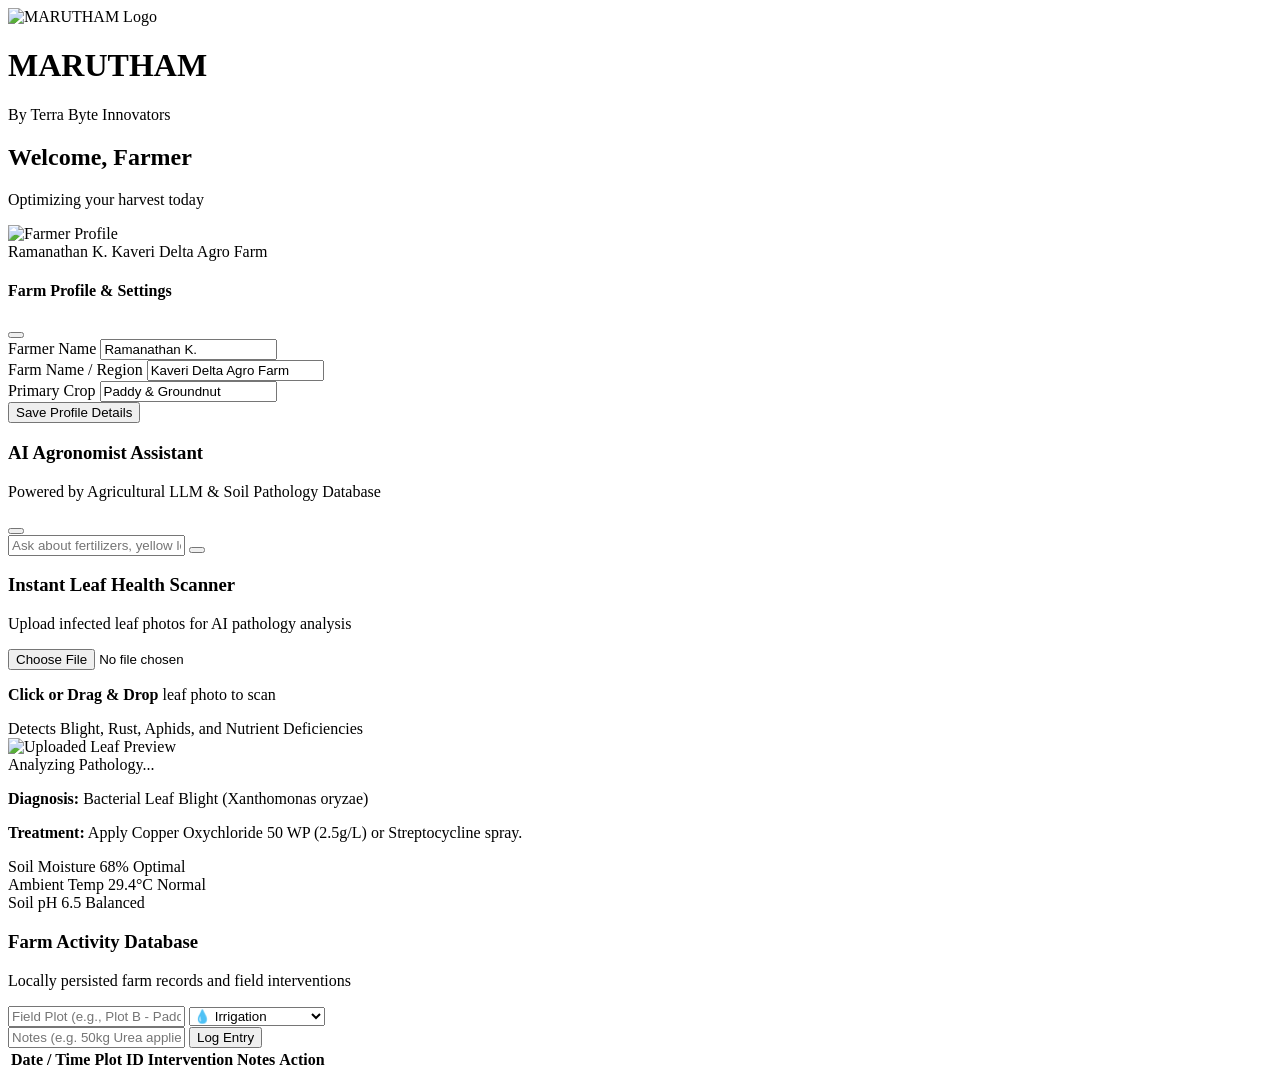
==== index.html @ e307c155 "Update index.html" ====
<!DOCTYPE html>
<html lang="en">
<head>
  <meta charset="UTF-8">
  <meta name="viewport" content="width=device-width, initial-scale=1.0">
  <title>MARUTHAM - Smart Agri-Tech Platform</title>
  <!-- Google Fonts & Phosphor Icons -->
  <link rel="preconnect" href="https://fonts.googleapis.com">
  <link rel="preconnect" href="https://fonts.gstatic.com" crossorigin>
  <link href="https://fonts.googleapis.com/css2?family=Plus+Jakarta+Sans:wght@400;500;600;700;800&family=Cinzel:wght@700&display=swap" rel="stylesheet">
  <script src="https://unpkg.com/@phosphor-icons/web"></script>
  <!-- Custom CSS -->
  <link rel="stylesheet" href="style.css">
</head>
<body>

  <!-- Top Navigation Bar -->
  <header class="top-nav">
    <div class="nav-left">
      <!-- Provided Logo -->
      <img src="marutham-logo.jpg" alt="MARUTHAM Logo" class="brand-logo">
      <div class="brand-text">
        <h1 class="brand-title">MARUTHAM</h1>
        <p class="brand-sub">By Terra Byte Innovators</p>
      </div>
    </div>

    <!-- Greetings Section (Center) -->
    <div class="nav-greeting" id="greetings-container">
      <div class="greeting-icon-box">
        <i class="ph ph-sun-dim" id="greeting-icon"></i>
      </div>
      <div>
        <h2 class="greeting-heading" id="greeting-text">Welcome, Farmer</h2>
        <p class="greeting-subtext" id="greeting-sub">Optimizing your harvest today</p>
      </div>
    </div>

    <!-- Farmer Profile Card (Top Right Corner) -->
    <div class="nav-right">
      <div class="profile-card" id="profile-toggle-btn">
        <img src="https://images.unsplash.com/photo-1544717305-2782549b5136?auto=format&fit=crop&w=150&q=80" alt="Farmer Profile" class="profile-avatar" id="avatar-display">
        <div class="profile-info">
          <span class="profile-name" id="nav-user-name">Ramanathan K.</span>
          <span class="profile-role">Kaveri Delta Agro Farm</span>
        </div>
        <i class="ph ph-caret-down profile-arrow"></i>
      </div>
      
      <!-- Profile Dropdown Modal -->
      <div class="profile-dropdown hidden" id="profile-modal">
        <div class="dropdown-header">
          <h4>Farm Profile & Settings</h4>
          <button id="close-profile-modal" class="btn-icon"><i class="ph ph-x"></i></button>
        </div>
        <div class="form-group">
          <label for="farmer-name-input">Farmer Name</label>
          <input type="text" id="farmer-name-input" value="Ramanathan K.">
        </div>
        <div class="form-group">
          <label for="farm-name-input">Farm Name / Region</label>
          <input type="text" id="farm-name-input" value="Kaveri Delta Agro Farm">
        </div>
        <div class="form-group">
          <label for="primary-crop-input">Primary Crop</label>
          <input type="text" id="primary-crop-input" value="Paddy & Groundnut">
        </div>
        <button class="btn btn-primary btn-block" id="save-profile-btn">
          <i class="ph ph-floppy-disk"></i> Save Profile Details
        </button>
      </div>
    </div>
  </header>

  <!-- Main Container -->
  <main class="main-layout">
    
    <!-- Left Column: AI Agronomist & Scanner -->
    <section class="panel-column">
      
      <!-- AI Agronomist Chat Widget -->
      <div class="card card-chat">
        <div class="card-header">
          <div class="title-with-icon">
            <div class="icon-badge badge-green"><i class="ph ph-sparkle"></i></div>
            <div>
              <h3>AI Agronomist Assistant</h3>
              <p class="card-caption">Powered by Agricultural LLM & Soil Pathology Database</p>
            </div>
          </div>
          <button class="btn-clear" id="clear-chat-btn" title="Clear chat history">
            <i class="ph ph-trash"></i>
          </button>
        </div>

        <div class="chat-messages" id="chat-stream">
          <!-- Dynamic conversation logs populate here -->
        </div>

        <!-- Chat Input Form -->
        <form class="chat-form" id="chat-form">
          <input type="text" id="chat-input" placeholder="Ask about fertilizers, yellow leaves, pests, market rates..." autocomplete="off">
          <button type="submit" class="btn btn-send" id="send-btn">
            <i class="ph ph-paper-plane-right"></i>
          </button>
        </form>
      </div>

      <!-- Crop Disease & Leaf Health Scanner -->
      <div class="card card-scanner">
        <div class="card-header">
          <div class="title-with-icon">
            <div class="icon-badge badge-amber"><i class="ph ph-scan"></i></div>
            <div>
              <h3>Instant Leaf Health Scanner</h3>
              <p class="card-caption">Upload infected leaf photos for AI pathology analysis</p>
            </div>
          </div>
        </div>

        <div class="scanner-dropzone" id="drop-zone">
          <input type="file" id="leaf-image-input" accept="image/*" class="file-input-hidden">
          <div class="dropzone-content" id="dropzone-content">
            <i class="ph ph-cloud-arrow-up drop-icon"></i>
            <p><strong>Click or Drag & Drop</strong> leaf photo to scan</p>
            <span class="drop-hint">Detects Blight, Rust, Aphids, and Nutrient Deficiencies</span>
          </div>
          <img id="image-preview" class="image-preview hidden" alt="Uploaded Leaf Preview">
        </div>

        <div id="scan-results" class="scan-results hidden">
          <div class="result-badge" id="result-status">Analyzing Pathology...</div>
          <div class="result-body">
            <p id="result-disease"><strong>Diagnosis:</strong> Bacterial Leaf Blight (Xanthomonas oryzae)</p>
            <p id="result-solution"><strong>Treatment:</strong> Apply Copper Oxychloride 50 WP (2.5g/L) or Streptocycline spray.</p>
          </div>
        </div>
      </div>

    </section>

    <!-- Right Column: Farm Telemetry & Database Records -->
    <section class="panel-column">
      
      <!-- Telemetry Quick Stats -->
      <div class="stats-grid">
        <div class="stat-card">
          <span class="stat-title"><i class="ph ph-drop"></i> Soil Moisture</span>
          <span class="stat-value">68%</span>
          <span class="stat-tag tag-good">Optimal</span>
        </div>
        <div class="stat-card">
          <span class="stat-title"><i class="ph ph-thermometer"></i> Ambient Temp</span>
          <span class="stat-value">29.4°C</span>
          <span class="stat-tag tag-neutral">Normal</span>
        </div>
        <div class="stat-card">
          <span class="stat-title"><i class="ph ph-flask"></i> Soil pH</span>
          <span class="stat-value">6.5</span>
          <span class="stat-tag tag-good">Balanced</span>
        </div>
      </div>

      <!-- Farm Activity & Database Logs -->
      <div class="card card-database">
        <div class="card-header">
          <div class="title-with-icon">
            <div class="icon-badge badge-blue"><i class="ph ph-database"></i></div>
            <div>
              <h3>Farm Activity Database</h3>
              <p class="card-caption">Locally persisted farm records and field interventions</p>
            </div>
          </div>
        </div>

        <!-- Add Activity Form -->
        <form class="activity-form" id="activity-form">
          <div class="form-row">
            <input type="text" id="activity-plot" placeholder="Field Plot (e.g., Plot B - Paddy)" required>
            <select id="activity-type">
              <option value="Irrigation">💧 Irrigation</option>
              <option value="Fertilizer">🌱 Fertilizer / NPK</option>
              <option value="Pesticide">🛡️ Crop Protection</option>
              <option value="Harvest">🌾 Harvest Task</option>
            </select>
          </div>
          <div class="form-row">
            <input type="text" id="activity-notes" placeholder="Notes (e.g. 50kg Urea applied, drip run for 3 hours)" required>
            <button type="submit" class="btn btn-secondary">
              <i class="ph ph-plus-circle"></i> Log Entry
            </button>
          </div>
        </form>

        <!-- Records Table -->
        <div class="table-container">
          <table class="data-table">
            <thead>
              <tr>
                <th>Date / Time</th>
                <th>Plot ID</th>
                <th>Intervention</th>
                <th>Notes</th>
                <th>Action</th>
              </tr>
            </thead>
            <tbody id="records-tbody">
              <!-- Rendered via JavaScript -->
            </tbody>
          </table>
        </div>
      </div>

    </section>

  </main>

  <!-- Custom JavaScript -->
  <script src="script.js"></script>
</body>
  </html>
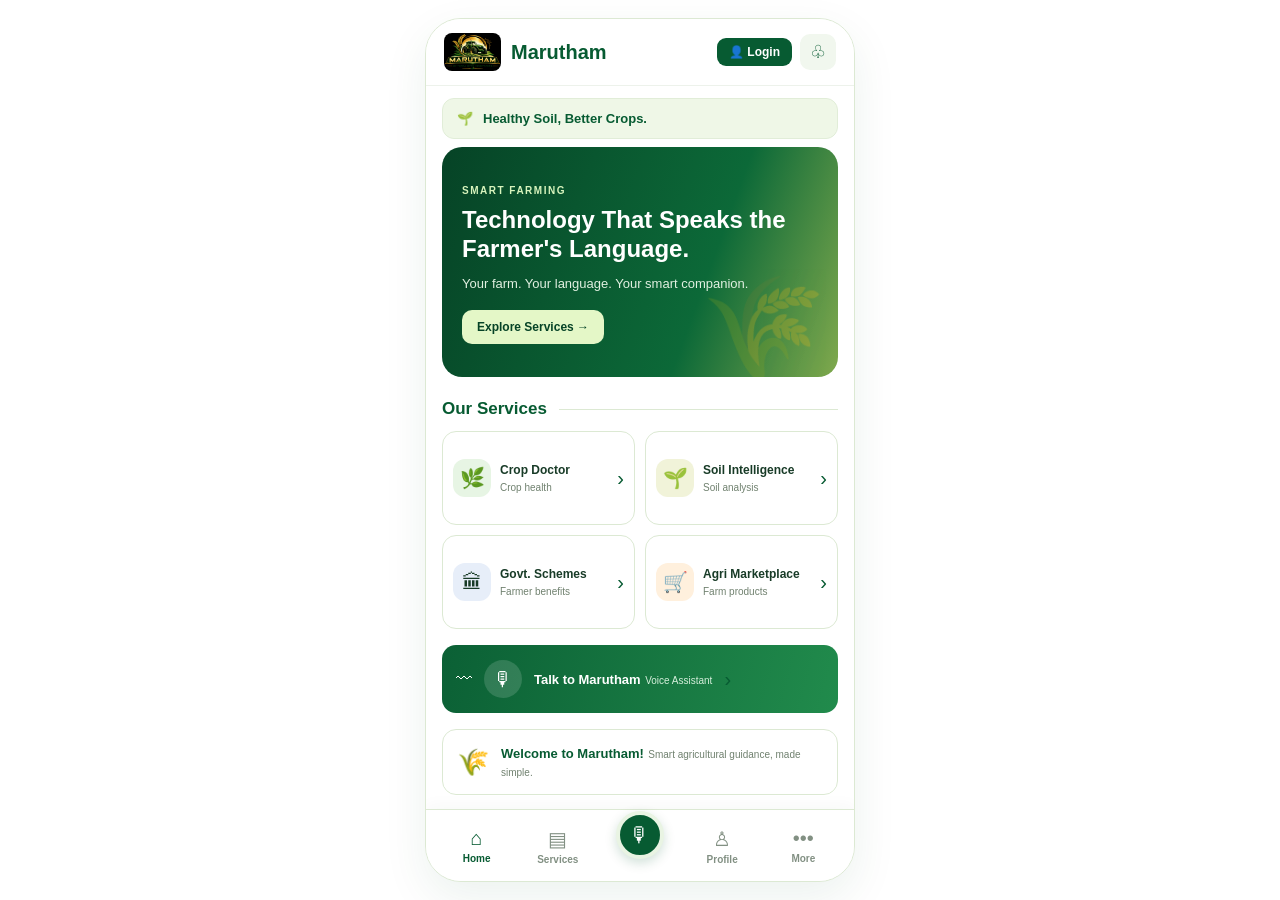
==== commit 91503ea8: "Add files via upload" ====
--- a/index.html
+++ b/index.html
@@ -1,222 +1,653 @@
-<!DOCTYPE html>
-<html lang="en">
-<head>
-  <meta charset="UTF-8">
-  <meta name="viewport" content="width=device-width, initial-scale=1.0">
-  <title>MARUTHAM - Smart Agri-Tech Platform</title>
-  <!-- Google Fonts & Phosphor Icons -->
-  <link rel="preconnect" href="https://fonts.googleapis.com">
-  <link rel="preconnect" href="https://fonts.gstatic.com" crossorigin>
-  <link href="https://fonts.googleapis.com/css2?family=Plus+Jakarta+Sans:wght@400;500;600;700;800&family=Cinzel:wght@700&display=swap" rel="stylesheet">
-  <script src="https://unpkg.com/@phosphor-icons/web"></script>
-  <!-- Custom CSS -->
-  <link rel="stylesheet" href="style.css">
-</head>
-<body>
-
-  <!-- Top Navigation Bar -->
-  <header class="top-nav">
-    <div class="nav-left">
-      <!-- Provided Logo -->
-      <img src="marutham-logo.jpg" alt="MARUTHAM Logo" class="brand-logo">
-      <div class="brand-text">
-        <h1 class="brand-title">MARUTHAM</h1>
-        <p class="brand-sub">By Terra Byte Innovators</p>
-      </div>
-    </div>
-
-    <!-- Greetings Section (Center) -->
-    <div class="nav-greeting" id="greetings-container">
-      <div class="greeting-icon-box">
-        <i class="ph ph-sun-dim" id="greeting-icon"></i>
-      </div>
-      <div>
-        <h2 class="greeting-heading" id="greeting-text">Welcome, Farmer</h2>
-        <p class="greeting-subtext" id="greeting-sub">Optimizing your harvest today</p>
-      </div>
-    </div>
-
-    <!-- Farmer Profile Card (Top Right Corner) -->
-    <div class="nav-right">
-      <div class="profile-card" id="profile-toggle-btn">
-        <img src="https://images.unsplash.com/photo-1544717305-2782549b5136?auto=format&fit=crop&w=150&q=80" alt="Farmer Profile" class="profile-avatar" id="avatar-display">
-        <div class="profile-info">
-          <span class="profile-name" id="nav-user-name">Ramanathan K.</span>
-          <span class="profile-role">Kaveri Delta Agro Farm</span>
-        </div>
-        <i class="ph ph-caret-down profile-arrow"></i>
-      </div>
-      
-      <!-- Profile Dropdown Modal -->
-      <div class="profile-dropdown hidden" id="profile-modal">
-        <div class="dropdown-header">
-          <h4>Farm Profile & Settings</h4>
-          <button id="close-profile-modal" class="btn-icon"><i class="ph ph-x"></i></button>
-        </div>
-        <div class="form-group">
-          <label for="farmer-name-input">Farmer Name</label>
-          <input type="text" id="farmer-name-input" value="Ramanathan K.">
-        </div>
-        <div class="form-group">
-          <label for="farm-name-input">Farm Name / Region</label>
-          <input type="text" id="farm-name-input" value="Kaveri Delta Agro Farm">
-        </div>
-        <div class="form-group">
-          <label for="primary-crop-input">Primary Crop</label>
-          <input type="text" id="primary-crop-input" value="Paddy & Groundnut">
-        </div>
-        <button class="btn btn-primary btn-block" id="save-profile-btn">
-          <i class="ph ph-floppy-disk"></i> Save Profile Details
-        </button>
-      </div>
-    </div>
-  </header>
-
-  <!-- Main Container -->
-  <main class="main-layout">
-    
-    <!-- Left Column: AI Agronomist & Scanner -->
-    <section class="panel-column">
-      
-      <!-- AI Agronomist Chat Widget -->
-      <div class="card card-chat">
-        <div class="card-header">
-          <div class="title-with-icon">
-            <div class="icon-badge badge-green"><i class="ph ph-sparkle"></i></div>
-            <div>
-              <h3>AI Agronomist Assistant</h3>
-              <p class="card-caption">Powered by Agricultural LLM & Soil Pathology Database</p>
-            </div>
-          </div>
-          <button class="btn-clear" id="clear-chat-btn" title="Clear chat history">
-            <i class="ph ph-trash"></i>
-          </button>
-        </div>
-
-        <div class="chat-messages" id="chat-stream">
-          <!-- Dynamic conversation logs populate here -->
-        </div>
-
-        <!-- Chat Input Form -->
-        <form class="chat-form" id="chat-form">
-          <input type="text" id="chat-input" placeholder="Ask about fertilizers, yellow leaves, pests, market rates..." autocomplete="off">
-          <button type="submit" class="btn btn-send" id="send-btn">
-            <i class="ph ph-paper-plane-right"></i>
-          </button>
-        </form>
-      </div>
-
-      <!-- Crop Disease & Leaf Health Scanner -->
-      <div class="card card-scanner">
-        <div class="card-header">
-          <div class="title-with-icon">
-            <div class="icon-badge badge-amber"><i class="ph ph-scan"></i></div>
-            <div>
-              <h3>Instant Leaf Health Scanner</h3>
-              <p class="card-caption">Upload infected leaf photos for AI pathology analysis</p>
-            </div>
-          </div>
-        </div>
-
-        <div class="scanner-dropzone" id="drop-zone">
-          <input type="file" id="leaf-image-input" accept="image/*" class="file-input-hidden">
-          <div class="dropzone-content" id="dropzone-content">
-            <i class="ph ph-cloud-arrow-up drop-icon"></i>
-            <p><strong>Click or Drag & Drop</strong> leaf photo to scan</p>
-            <span class="drop-hint">Detects Blight, Rust, Aphids, and Nutrient Deficiencies</span>
-          </div>
-          <img id="image-preview" class="image-preview hidden" alt="Uploaded Leaf Preview">
-        </div>
-
-        <div id="scan-results" class="scan-results hidden">
-          <div class="result-badge" id="result-status">Analyzing Pathology...</div>
-          <div class="result-body">
-            <p id="result-disease"><strong>Diagnosis:</strong> Bacterial Leaf Blight (Xanthomonas oryzae)</p>
-            <p id="result-solution"><strong>Treatment:</strong> Apply Copper Oxychloride 50 WP (2.5g/L) or Streptocycline spray.</p>
-          </div>
-        </div>
-      </div>
-
-    </section>
-
-    <!-- Right Column: Farm Telemetry & Database Records -->
-    <section class="panel-column">
-      
-      <!-- Telemetry Quick Stats -->
-      <div class="stats-grid">
-        <div class="stat-card">
-          <span class="stat-title"><i class="ph ph-drop"></i> Soil Moisture</span>
-          <span class="stat-value">68%</span>
-          <span class="stat-tag tag-good">Optimal</span>
-        </div>
-        <div class="stat-card">
-          <span class="stat-title"><i class="ph ph-thermometer"></i> Ambient Temp</span>
-          <span class="stat-value">29.4°C</span>
-          <span class="stat-tag tag-neutral">Normal</span>
-        </div>
-        <div class="stat-card">
-          <span class="stat-title"><i class="ph ph-flask"></i> Soil pH</span>
-          <span class="stat-value">6.5</span>
-          <span class="stat-tag tag-good">Balanced</span>
-        </div>
-      </div>
-
-      <!-- Farm Activity & Database Logs -->
-      <div class="card card-database">
-        <div class="card-header">
-          <div class="title-with-icon">
-            <div class="icon-badge badge-blue"><i class="ph ph-database"></i></div>
-            <div>
-              <h3>Farm Activity Database</h3>
-              <p class="card-caption">Locally persisted farm records and field interventions</p>
-            </div>
-          </div>
-        </div>
-
-        <!-- Add Activity Form -->
-        <form class="activity-form" id="activity-form">
-          <div class="form-row">
-            <input type="text" id="activity-plot" placeholder="Field Plot (e.g., Plot B - Paddy)" required>
-            <select id="activity-type">
-              <option value="Irrigation">💧 Irrigation</option>
-              <option value="Fertilizer">🌱 Fertilizer / NPK</option>
-              <option value="Pesticide">🛡️ Crop Protection</option>
-              <option value="Harvest">🌾 Harvest Task</option>
-            </select>
-          </div>
-          <div class="form-row">
-            <input type="text" id="activity-notes" placeholder="Notes (e.g. 50kg Urea applied, drip run for 3 hours)" required>
-            <button type="submit" class="btn btn-secondary">
-              <i class="ph ph-plus-circle"></i> Log Entry
-            </button>
-          </div>
-        </form>
-
-        <!-- Records Table -->
-        <div class="table-container">
-          <table class="data-table">
-            <thead>
-              <tr>
-                <th>Date / Time</th>
-                <th>Plot ID</th>
-                <th>Intervention</th>
-                <th>Notes</th>
-                <th>Action</th>
-              </tr>
-            </thead>
-            <tbody id="records-tbody">
-              <!-- Rendered via JavaScript -->
-            </tbody>
-          </table>
-        </div>
-      </div>
-
-    </section>
-
-  </main>
-
-  <!-- Custom JavaScript -->
-  <script src="script.js"></script>
-</body>
-  </html>
-  
+<!DOCTYPE html>
+<html lang="en">
+<head>
+  <meta charset="UTF-8">
+  <meta name="viewport" content="width=device-width, initial-scale=1.0">
+  <meta name="theme-color" content="#075b32">
+  <title>Marutham – Smart Farming</title>
+  <link rel="stylesheet" href="style.css">
+  <style>
+    /* Custom Logo */
+    .brand-logo-img {
+      height: 38px;
+      width: auto;
+      max-width: 120px;
+      object-fit: contain;
+      border-radius: 8px;
+      vertical-align: middle;
+    }
+    /* Topbar Login Button */
+    .topbar-login-btn {
+      background: var(--green);
+      color: white;
+      border: 0;
+      border-radius: 9px;
+      padding: 7px 12px;
+      font-size: 12px;
+      font-weight: 700;
+      display: inline-flex;
+      align-items: center;
+      gap: 5px;
+      cursor: pointer;
+      transition: 0.2s ease;
+    }
+    .topbar-login-btn:hover {
+      background: var(--dark);
+    }
+    .topbar-login-btn.logged-in {
+      background: #eff6e9;
+      color: var(--green);
+      border: 1px solid var(--border);
+    }
+    /* Admin UI Badges & Live Indicators */
+    .admin-badge {
+      background: #dc2626;
+      color: white;
+      font-size: 11px;
+      padding: 3px 8px;
+      border-radius: 12px;
+      font-weight: 800;
+      letter-spacing: 0.5px;
+    }
+    .live-indicator {
+      display: inline-flex;
+      align-items: center;
+      gap: 6px;
+      font-size: 12px;
+      color: #15803d;
+      font-weight: 700;
+    }
+    .pulse-dot {
+      width: 9px;
+      height: 9px;
+      background: #22c55e;
+      border-radius: 50%;
+      box-shadow: 0 0 0 0 rgba(34, 197, 94, 0.7);
+      animation: pulse 1.5s infinite;
+    }
+    @keyframes pulse {
+      0% { transform: scale(0.95); box-shadow: 0 0 0 0 rgba(34, 197, 94, 0.7); }
+      70% { transform: scale(1); box-shadow: 0 0 0 8px rgba(34, 197, 94, 0); }
+      100% { transform: scale(0.95); box-shadow: 0 0 0 0 rgba(34, 197, 94, 0); }
+    }
+    .stat-cards-grid {
+      display: grid;
+      grid-template-columns: repeat(3, 1fr);
+      gap: 10px;
+      margin-bottom: 14px;
+    }
+    .stat-card {
+      background: white;
+      border: 1px solid var(--border);
+      border-radius: 12px;
+      padding: 12px 8px;
+      text-align: center;
+    }
+    .stat-card b {
+      display: block;
+      font-size: 19px;
+      color: var(--green);
+      margin-top: 4px;
+    }
+    .stat-card small {
+      font-size: 10px;
+      color: var(--muted);
+      text-transform: uppercase;
+      font-weight: bold;
+    }
+    .feed-container {
+      max-height: 440px;
+      overflow-y: auto;
+      display: flex;
+      flex-direction: column;
+      gap: 10px;
+      padding-right: 4px;
+    }
+    .feed-item {
+      background: white;
+      border: 1px solid var(--border);
+      border-radius: 12px;
+      padding: 11px 13px;
+      font-size: 12px;
+      border-left: 4px solid var(--green);
+      animation: slideIn 0.3s ease;
+    }
+    @keyframes slideIn {
+      from { opacity: 0; transform: translateY(-5px); }
+      to { opacity: 1; transform: translateY(0); }
+    }
+  </style>
+</head>
+<body>
+
+<div class="app">
+
+  <!-- TOP HEADER -->
+  <header class="topbar">
+    <div class="brand" onclick="showScreen('home')">
+      <img src="logo.png" alt="Marutham Logo" class="brand-logo-img">
+      <span>Marutham</span>
+    </div>
+    <div style="display: flex; align-items: center; gap: 8px;">
+      <button class="topbar-login-btn" id="topbarLoginBtn" onclick="showScreen('loginScreen')">
+        👤 Login
+      </button>
+      <button class="icon-button" id="adminHeaderBtn" onclick="showScreen('adminScreen')" title="Admin Live Dashboard" hidden>
+        ⚙️
+      </button>
+      <button class="icon-button" aria-label="Notifications">♧</button>
+    </div>
+  </header>
+
+  <!-- MAIN SCROLLABLE APP BODY -->
+  <main>
+
+    <!-- 1. HOME SCREEN -->
+    <section class="screen active" id="home">
+
+      <!-- TOP GREETING STRIP -->
+      <div class="welcome-strip" style="margin: 12px 16px 6px;">
+        <span>🌱</span>
+        <strong id="farmerGreeting">Healthy Soil, Better Crops.</strong>
+      </div>
+
+      <!-- HERO BANNER -->
+      <div class="hero" style="margin-top: 8px;">
+        <div class="hero-content">
+          <span class="hero-tag">SMART FARMING</span>
+          <h1>Technology That Speaks the Farmer's Language.</h1>
+          <p>Your farm. Your language. Your smart companion.</p>
+          <button class="hero-button" onclick="goToServices()">
+            Explore Services <span>→</span>
+          </button>
+        </div>
+      </div>
+
+      <div class="section-title">
+        <span>Our Services</span>
+        <span class="title-line"></span>
+      </div>
+
+      <div class="service-grid">
+
+        <button class="service-card crop-card" onclick="showScreen('crop')">
+          <span class="service-icon">🌿</span>
+          <span class="service-text">
+            <b>Crop Doctor</b>
+            <small>Crop health</small>
+          </span>
+          <span class="arrow">›</span>
+        </button>
+
+        <button class="service-card soil-card" onclick="showScreen('soil')">
+          <span class="service-icon">🌱</span>
+          <span class="service-text">
+            <b>Soil Intelligence</b>
+            <small>Soil analysis</small>
+          </span>
+          <span class="arrow">›</span>
+        </button>
+
+        <button class="service-card scheme-card" onclick="showScreen('schemes')">
+          <span class="service-icon">🏛</span>
+          <span class="service-text">
+            <b>Govt. Schemes</b>
+            <small>Farmer benefits</small>
+          </span>
+          <span class="arrow">›</span>
+        </button>
+
+        <button class="service-card market-card" onclick="showScreen('market')">
+          <span class="service-icon">🛒</span>
+          <span class="service-text">
+            <b>Agri Marketplace</b>
+            <small>Farm products</small>
+          </span>
+          <span class="arrow">›</span>
+        </button>
+
+      </div>
+
+      <button class="voice-banner" onclick="showScreen('voice')">
+        <span class="voice-wave">〰</span>
+        <span class="voice-banner-icon">🎙</span>
+        <span>
+          <b>Talk to Marutham</b>
+          <small>Voice Assistant</small>
+        </span>
+        <span class="arrow">›</span>
+      </button>
+
+      <div class="tip-card">
+        <span>🌾</span>
+        <div>
+          <b>Welcome to Marutham!</b>
+          <small>Smart agricultural guidance, made simple.</small>
+        </div>
+      </div>
+
+    </section>
+
+    <!-- 2. PORTAL LOGIN SCREEN -->
+    <section class="screen" id="loginScreen">
+      <div class="sub-header">
+        <button class="back-button" onclick="showScreen('home')">‹</button>
+        <h2>Account Login</h2>
+        <span>⋮</span>
+      </div>
+
+      <div class="screen-content">
+        <div class="info-card" style="margin-top: 10px;">
+          <div style="text-align: center; margin-bottom: 16px;">
+            <span style="font-size: 38px;">👨‍🌾</span>
+            <h3 style="margin-top: 6px;">Sign In to Portal</h3>
+            <p style="font-size: 12px; color: var(--muted);">Log in as a farmer or monitor as an administrator.</p>
+          </div>
+
+          <form id="customLoginForm" onsubmit="event.preventDefault(); handlePortalLogin();">
+            <label class="field-label" for="loginEmail">Email / Username</label>
+            <input class="data-input" id="loginEmail" type="text" placeholder="e.g. admin or farmer@example.com" required>
+
+            <label class="field-label" for="loginPassword">Password / PIN</label>
+            <input class="data-input" id="loginPassword" type="password" placeholder="Enter password" required>
+
+            <label class="field-label" for="loginRole">Account Role</label>
+            <select class="data-input" id="loginRole">
+              <option value="farmer">Farmer Account</option>
+              <option value="admin">Admin / System Monitor</option>
+            </select>
+
+            <button class="green-button" type="submit" id="btnSubmitLogin" style="margin-top: 18px; width: 100%;">
+              Sign In
+            </button>
+          </form>
+
+          <div id="loginFeedback" style="margin-top: 12px; text-align: center; font-size: 13px;"></div>
+        </div>
+      </div>
+    </section>
+
+    <!-- 3. REAL-TIME ADMIN MONITOR SCREEN -->
+    <section class="screen" id="adminScreen">
+      <div class="sub-header">
+        <button class="back-button" onclick="showScreen('home')">‹</button>
+        <h2>Live Monitor Dashboard</h2>
+        <span class="admin-badge">ADMIN</span>
+      </div>
+
+      <div class="screen-content">
+        <div style="display: flex; justify-content: space-between; align-items: center; margin-bottom: 12px;">
+          <div class="live-indicator">
+            <span class="pulse-dot"></span>
+            <span>Firestore Stream: Connected</span>
+          </div>
+          <button class="outline-button" onclick="logoutAdmin()" style="min-height: 30px; padding: 3px 9px; font-size: 11px;">
+            Exit Admin
+          </button>
+        </div>
+
+        <div class="stat-cards-grid">
+          <div class="stat-card">
+            <small>Reports</small>
+            <b id="statDiagnoses">0</b>
+          </div>
+          <div class="stat-card">
+            <small>Logins</small>
+            <b id="statSessions">0</b>
+          </div>
+          <div class="stat-card">
+            <small>Stream</small>
+            <b id="statLatency">&lt;1s</b>
+          </div>
+        </div>
+
+        <div class="info-card">
+          <div style="display: flex; justify-content: space-between; align-items: center; margin-bottom: 8px;">
+            <h3 style="margin: 0;">Live AI Data Feed</h3>
+            <small style="color: var(--muted); font-size: 11px;">Second-by-second updates</small>
+          </div>
+          <div class="feed-container" id="adminLiveFeed">
+            <p style="color: var(--muted); text-align: center; padding: 20px;">Connecting to Firebase live feed...</p>
+          </div>
+        </div>
+      </div>
+    </section>
+
+    <!-- 4. GOVERNMENT SCHEME FINDER -->
+    <section class="screen" id="schemes">
+      <iframe class="module-frame" src="scheme.html" title="Marutham Government Scheme Finder"></iframe>
+    </section>
+
+    <!-- 5. AGRI MARKETPLACE -->
+    <section class="screen" id="market">
+      <iframe class="module-frame" src="marutham_marketplace.html" title="Marutham Agri Marketplace"></iframe>
+    </section>
+
+    <!-- 6. VOICE ASSISTANT -->
+    <section class="screen" id="voice">
+      <div class="sub-header">
+        <button class="back-button" onclick="showScreen('home')">‹</button>
+        <h2>Marutham Assistant</h2>
+        <span>⋮</span>
+      </div>
+
+      <div class="screen-content voice-screen">
+        <div class="welcome-strip">
+          🌱 <strong>Healthy Soil, Better Crops.</strong>
+        </div>
+        <div class="language-control">
+          <label for="languageSelect">🌐 Choose your language</label>
+          <select id="languageSelect">
+            <option value="English">English</option>
+            <option value="Kannada">ಕನ್ನಡ</option>
+            <option value="Hindi">हिन्दी</option>
+            <option value="Tamil">தமிழ்</option>
+            <option value="Telugu">తెలుగు</option>
+            <option value="Malayalam">മലയാളം</option>
+          </select>
+        </div>
+        <div class="chat-area">
+          <div class="chat-message assistant-message">
+            <span class="chat-logo">🌿</span>
+            <div>
+              ನಮಸ್ಕಾರ! Marutham ಗೆ ಸ್ವಾಗತ.
+              <br><br>
+              ನಿಮ್ಮ ಕೃಷಿ ಪ್ರಶ್ನೆಯನ್ನು ಕೇಳಿ. ನಾನು ನಿಮಗೆ ಸಹಾಯ ಮಾಡಲು ಪ್ರಯತ್ನಿಸುತ್ತೇನೆ.
+            </div>
+          </div>
+          <div class="chat-message user-message" id="userMessage" hidden></div>
+          <div class="chat-message assistant-message" id="assistantMessage" hidden></div>
+        </div>
+        <div class="voice-center">
+          <div class="sound-wave" id="soundWave">〰 〰 〰</div>
+          <button class="big-mic" id="voiceButton" aria-label="Start voice assistant">🎙</button>
+          <b id="voiceStatus">Tap to speak</b>
+          <small id="voiceHint">ನಿಮ್ಮ ಪ್ರಶ್ನೆಯನ್ನು ಕೇಳಿ</small>
+        </div>
+        <div class="message-input-area">
+          <input type="text" id="messageInput" placeholder="Ask Marutham anything..." autocomplete="off">
+          <button id="sendMessage" aria-label="Send message">➤</button>
+        </div>
+        <p class="input-hint">🎙 Speak or type your farming question</p>
+        <button class="outline-button" id="stopVoice" type="button">Stop voice</button>
+      </div>
+    </section>
+
+    <!-- 7. CROP DOCTOR -->
+    <section class="screen" id="crop">
+      <div class="sub-header">
+        <button class="back-button" onclick="showScreen('home')">‹</button>
+        <h2>AI Crop Diagnosis</h2>
+        <span>⋮</span>
+      </div>
+
+      <div class="screen-content">
+        <div class="crop-photo">
+          <img id="cropPreview" src="https://images.unsplash.com/photo-1518977676601-b53f82aba655?w=900" alt="Crop leaves">
+          <div class="photo-label">Crop image preview</div>
+        </div>
+
+        <div class="upload-actions">
+          <label class="upload-button">
+            📷 Take / Choose Photo
+            <input type="file" id="cropImage" accept="image/*" capture="environment">
+          </label>
+          <button class="outline-button" id="resetCrop">↻ Reset</button>
+        </div>
+
+        <div class="info-card">
+          <h3>🌿 Crop Analysis</h3>
+          <p id="cropStatus">Select a crop image to begin.</p>
+          <button class="green-button" id="analyzeCrop">Analyse Crop Image</button>
+          <p class="disclaimer">Demo mode: connected to live Firebase AI backend.</p>
+        </div>
+
+        <div class="info-card">
+          <h3>Tell us what you notice</h3>
+          <label class="field-label" for="cropName">Which crop is affected?</label>
+          <input class="data-input" id="cropName" type="text" placeholder="Example: tomato, paddy, cotton">
+          
+          <label class="field-label" for="cropSymptoms">What do you see?</label>
+          <select class="data-input" id="cropSymptoms">
+            <option value="">Choose the closest symptom</option>
+            <option value="yellow">Leaves turning yellow</option>
+            <option value="spots">Spots or patches on leaves</option>
+            <option value="holes">Holes or insects on leaves</option>
+            <option value="wilting">Plant wilting or drying</option>
+            <option value="rot">Stem, root or fruit rotting</option>
+            <option value="growth">Slow growth or weak plants</option>
+            <option value="other">Something else / not sure</option>
+          </select>
+
+          <label class="field-label" for="cropWhen">When did you first notice it?</label>
+          <select class="data-input" id="cropWhen">
+            <option value="">Choose one</option>
+            <option>Today</option>
+            <option>2–3 days ago</option>
+            <option>About a week ago</option>
+            <option>More than a week ago</option>
+          </select>
+          <button class="green-button" id="cropGuide">Get basic guidance</button>
+        </div>
+
+        <div class="info-card">
+          <h3>Recommendation</h3>
+          <div id="cropResult">
+            <p>Upload a clear photo and describe the symptoms to receive basic next-step guidance.</p>
+            <p>Do not apply pesticides based only on a photo. Confirm the cause with a local agriculture officer or KVK.</p>
+          </div>
+        </div>
+
+        <div class="info-card soil-result-card">
+          <h3>🌱 Soil Analysis Result</h3>
+          <div class="nutrient-row"><span>🟢</span> N: <b>Not tested</b></div>
+          <div class="nutrient-row"><span>🟢</span> P: <b>Not tested</b></div>
+          <div class="nutrient-row"><span>🟡</span> K: <b>Not tested</b></div>
+        </div>
+      </div>
+    </section>
+
+    <!-- 8. SOIL INTELLIGENCE -->
+    <section class="screen" id="soil">
+      <div class="sub-header">
+        <button class="back-button" onclick="showScreen('home')">‹</button>
+        <h2>ಮಣ್ಣಿನ ಬುದ್ಧಿವಂತಿಕೆ</h2>
+        <span>⋮</span>
+      </div>
+
+      <div class="screen-content">
+        <div class="welcome-strip">
+          🌱 <strong>ನಿಮ್ಮ ಮಣ್ಣು, ನಿಮ್ಮ ಬೆಳೆಗಳ ಭವಿಷ್ಯ.</strong>
+        </div>
+
+        <div class="soil-upload">
+          <h3>ಮಣ್ಣಿನ ಫೋಟೋ ಆಯ್ಕೆಮಾಡಿ</h3>
+          <p>Upload a soil image for the prototype.</p>
+          <label class="upload-button">
+            📷 Choose Soil Image
+            <input type="file" id="soilImage" accept="image/*">
+          </label>
+          <img id="soilPreview" hidden alt="Soil image preview">
+        </div>
+
+        <div class="info-card">
+          <h3>Choose the easiest option</h3>
+          <p>If you have a Soil Health Card or lab report, upload its photo above. You do not need to type the values here.</p>
+          <p>If you do not have a report, answer these simple questions.</p>
+          <label class="field-label" for="soilCrop">What do you grow?</label>
+          <input class="data-input" id="soilCrop" type="text" placeholder="Example: paddy, ragi, tomato">
+          <label class="field-label" for="soilConcern">What is the main problem?</label>
+          <select class="data-input" id="soilConcern">
+            <option value="">Choose one</option>
+            <option value="poor">Crop is not growing well</option>
+            <option value="water">Water stays in the field</option>
+            <option value="dry">Soil dries very quickly</option>
+            <option value="salty">White crust / salt-like layer is visible</option>
+            <option value="none">No major problem; want to improve soil</option>
+          </select>
+          <button class="green-button" id="soilGuide">Get simple soil guidance</button>
+          <div id="soilGuideOutput" aria-live="polite"></div>
+        </div>
+
+        <div class="info-card">
+          <h3>Optional: enter values from a soil-test report</h3>
+          <p>Only enter these if they are printed on your report. Do not guess.</p>
+          <label class="field-label">Soil pH</label>
+          <input class="data-input" id="soilPH" type="number" min="0" max="14" step="0.1" placeholder="Enter pH">
+          <label class="field-label">Nitrogen (N)</label>
+          <input class="data-input" id="nitrogen" type="number" min="0" placeholder="Enter nitrogen">
+          <label class="field-label">Phosphorus (P)</label>
+          <input class="data-input" id="phosphorus" type="number" min="0" placeholder="Enter phosphorus">
+          <label class="field-label">Potassium (K)</label>
+          <input class="data-input" id="potassium" type="number" min="0" placeholder="Enter potassium">
+          <button class="green-button" id="soilAnalyze">ಮಣ್ಣನ್ನು ವಿಶ್ಲೇಷಿಸಿ</button>
+        </div>
+
+        <div class="info-card" id="soilOutput">
+          <h3>🌱 Soil Analysis Result</h3>
+          <p>Enter soil-test values to view a summary.</p>
+        </div>
+
+        <div class="voice-banner" onclick="showScreen('voice')">
+          <span>🔊</span>
+          <b>ಮಣ್ಣಿನ ಮಾಹಿತಿ ಕೇಳಿ</b>
+          <span>›</span>
+        </div>
+      </div>
+    </section>
+
+  </main>
+
+  <!-- BOTTOM NAVIGATION -->
+  <nav class="bottom-nav">
+    <button class="nav-item active" data-screen="home">
+      <span>⌂</span>
+      <small>Home</small>
+    </button>
+    <button class="nav-item" data-screen="schemes">
+      <span>▤</span>
+      <small>Services</small>
+    </button>
+    <button class="nav-mic" id="navMic" aria-label="Voice assistant">
+      🎙
+    </button>
+    <button class="nav-item" data-screen="profile">
+      <span>♙</span>
+      <small>Profile</small>
+    </button>
+    <button class="nav-item" data-screen="more">
+      <span>•••</span>
+      <small>More</small>
+    </button>
+  </nav>
+
+</div>
+
+<script src="script.js"></script>
+
+<!-- FIREBASE SDK & LIVE REAL-TIME STREAMING INTEGRATION -->
+<script type="module">
+  import { initializeApp } from "https://www.gstatic.com/firebasejs/13.2.0/firebase-app.js";
+  import { getAnalytics } from "https://www.gstatic.com/firebasejs/13.2.0/firebase-analytics.js";
+  import { 
+    getFirestore, 
+    collection, 
+    addDoc, 
+    serverTimestamp,
+    onSnapshot,
+    query,
+    orderBy,
+    limit
+  } from "https://www.gstatic.com/firebasejs/13.2.0/firebase-firestore.js";
+  import { 
+    getStorage, 
+    ref, 
+    uploadBytes, 
+    getDownloadURL 
+  } from "https://www.gstatic.com/firebasejs/13.2.0/firebase-storage.js";
+
+  const firebaseConfig = {
+    apiKey: "AIzaSyBI8fAKqGdngMVxTk-wMamBmoSZweHWHTM",
+    authDomain: "marutham-app-b308a.firebaseapp.com",
+    projectId: "marutham-app-b308a",
+    storageBucket: "marutham-app-b308a.firebasestorage.app",
+    messagingSenderId: "431023267094",
+    appId: "1:431023267094:web:86b2d9ff1607a373b6c437",
+    measurementId: "G-HRLWJ70KDN"
+  };
+
+  const app = initializeApp(firebaseConfig);
+  const analytics = getAnalytics(app);
+  const db = getFirestore(app);
+  const storage = getStorage(app);
+
+  window.db = db;
+  window.storage = storage;
+
+  window.CropBackend = {
+    async uploadImage(file) {
+      if (!file) return null;
+      const fileRef = ref(storage, `crop_diagnoses/${Date.now()}_${file.name}`);
+      const uploadResult = await uploadBytes(fileRef, file);
+      return await getDownloadURL(uploadResult.ref);
+    },
+    async saveDiagnosis(data) {
+      return await addDoc(collection(db, "crop_reports"), {
+        ...data,
+        createdAt: serverTimestamp()
+      });
+    }
+  };
+
+  // Real-time Firestore streaming listener for the Admin monitor
+  window.initRealTimeAdminMonitor = function() {
+    const feedContainer = document.getElementById("adminLiveFeed");
+    const statDiagnoses = document.getElementById("statDiagnoses");
+    const statSessions = document.getElementById("statSessions");
+
+    const qReports = query(collection(db, "crop_reports"), orderBy("createdAt", "desc"), limit(25));
+    onSnapshot(qReports, (snapshot) => {
+      if (statDiagnoses) statDiagnoses.textContent = snapshot.size;
+      if (!feedContainer) return;
+
+      if (snapshot.empty) {
+        feedContainer.innerHTML = `<p style="text-align: center; color: var(--muted); padding: 15px;">No transactions recorded yet.</p>`;
+        return;
+      }
+
+      feedContainer.innerHTML = "";
+      snapshot.forEach(docSnap => {
+        const item = docSnap.data();
+        const dateStr = item.createdAt?.toDate ? item.createdAt.toDate().toLocaleTimeString() : "Just now";
+        const div = document.createElement("div");
+        div.className = "feed-item";
+        div.innerHTML = `
+          <div style="display:flex; justify-content:space-between; margin-bottom: 4px;">
+            <b style="color:var(--green);">INPUT: ${escapeHtml(item.crop || 'Unknown')} (${escapeHtml(item.symptom || 'visual')})</b>
+            <small style="color:var(--muted);">${dateStr}</small>
+          </div>
+          <div style="color: #333; margin-bottom: 4px;">
+            <b>AI Diagnosis:</b> ${escapeHtml(item.diagnosis || 'Processing')}
+          </div>
+          <div style="color: #555; font-size: 11px;">
+            <b>Prescription:</b> ${escapeHtml(item.recommendation || 'General check')}
+          </div>
+          ${item.imageUrl ? `<div style="margin-top:6px;"><a href="${item.imageUrl}" target="_blank" style="color:var(--leaf); font-weight:bold; font-size:11px;">📷 View Uploaded Image</a></div>` : ''}
+        `;
+        feedContainer.appendChild(div);
+      });
+    }, (error) => console.warn(error));
+
+    const qLogins = query(collection(db, "login_sessions"), orderBy("timestamp", "desc"), limit(10));
+    onSnapshot(qLogins, (snap) => {
+      if (statSessions) statSessions.textContent = snap.size;
+    }, (err) => console.warn(err));
+  };
+
+  function escapeHtml(text) {
+    return String(text || "").replace(/[&<>"']/g, m => ({ '&': '&amp;', '<': '&lt;', '>': '&gt;', '"': '&quot;', "'": '&#39;' })[m]);
+  }
+</script>
+
+</body>
+</html>
--- a/style.css
+++ b/style.css
@@ -0,0 +1,697 @@
+/* =========================================
+   MARUTHAM - MAIN STYLESHEET
+========================================= */
+
+* {
+  box-sizing: border-box;
+  margin: 0;
+  padding: 0;
+}
+
+:root {
+  --green: #075b32;
+  --dark: #064326;
+  --leaf: #168b3d;
+  --light: #eaf5d9;
+  --cream: #fffdf2;
+  --gold: #e6c34e;
+  --text: #183b27;
+  --muted: #70816f;
+  --border: #dce9d3;
+}
+
+html {
+  width: 100%;
+  min-height: 100%;
+  overflow-x: hidden;
+}
+
+body {
+  font-family: Arial, Helvetica, sans-serif;
+  background: #ffffff; /* Sets the outside canvas to white */
+  color: var(--text);
+  min-height: 100vh;
+  overflow-x: hidden;
+  display: flex;
+  justify-content: center;
+  align-items: center;
+}
+
+button,
+input,
+select,
+textarea {
+  font: inherit;
+}
+
+button {
+  cursor: pointer;
+}
+
+[hidden] {
+  display: none !important;
+}
+
+/* =========================================
+   MOBILE CONTAINER APP SHELL
+========================================= */
+
+.app {
+  width: 100%;
+  max-width: 430px;
+  height: 880px;
+  max-height: 96vh;
+  background: #ffffff;
+  position: relative;
+  border-radius: 36px;
+  border: 1px solid var(--border);
+  box-shadow: 0 16px 45px rgba(7, 91, 50, 0.08); /* Clean light shadow framing the mobile device */
+  display: flex;
+  flex-direction: column;
+  overflow: hidden;
+}
+
+/* Scrollable Inner Body Container */
+main {
+  flex: 1;
+  overflow-y: auto;
+  overflow-x: hidden;
+  -webkit-overflow-scrolling: touch;
+  padding-bottom: 84px;
+}
+
+.topbar {
+  height: 67px;
+  padding: 0 18px;
+  display: flex;
+  align-items: center;
+  justify-content: space-between;
+  background: white;
+  border-bottom: 1px solid #edf2eb;
+  position: sticky;
+  top: 0;
+  z-index: 50;
+  flex-shrink: 0;
+}
+
+.brand {
+  display: flex;
+  align-items: center;
+  gap: 10px;
+  font-size: 20px;
+  font-weight: 800;
+  color: var(--green);
+  cursor: pointer;
+}
+
+.icon-button {
+  width: 36px;
+  height: 36px;
+  border: 0;
+  border-radius: 10px;
+  background: #f1f7ee;
+  color: var(--green);
+  font-size: 18px;
+  display: grid;
+  place-items: center;
+}
+
+/* =========================================
+   SCREENS
+========================================= */
+
+.screen {
+  display: none;
+  animation: screenFade .25s ease;
+}
+
+.screen.active {
+  display: block;
+}
+
+@keyframes screenFade {
+  from {
+    opacity: 0;
+    transform: translateY(4px);
+  }
+  to {
+    opacity: 1;
+    transform: translateY(0);
+  }
+}
+
+.screen-content {
+  padding: 15px 16px 20px;
+}
+
+/* =========================================
+   HOME HERO
+========================================= */
+
+.hero {
+  margin: 14px 16px;
+  min-height: 230px;
+  padding: 24px 20px;
+  display: flex;
+  align-items: center;
+  border-radius: 20px;
+  color: white;
+  background: linear-gradient(110deg, #064326 0%, #0c6938 65%, #80a94d 100%);
+  overflow: hidden;
+  position: relative;
+}
+
+.hero::after {
+  content: "🌾";
+  position: absolute;
+  right: 12px;
+  bottom: -10px;
+  font-size: 100px;
+  opacity: .22;
+}
+
+.hero-content {
+  max-width: 380px;
+  position: relative;
+  z-index: 1;
+}
+
+.hero-tag {
+  display: inline-block;
+  color: #d8f4bd;
+  font-size: 10px;
+  font-weight: 800;
+  letter-spacing: 1.5px;
+  margin-bottom: 10px;
+}
+
+.hero h1 {
+  font-size: 24px;
+  line-height: 1.2;
+  margin-bottom: 10px;
+}
+
+.hero p {
+  color: #e1f0e1;
+  font-size: 13px;
+  line-height: 1.5;
+}
+
+.hero-button {
+  margin-top: 16px;
+  padding: 10px 15px;
+  border: 0;
+  border-radius: 10px;
+  background: #e4f7c7;
+  color: var(--dark);
+  font-weight: 800;
+  font-size: 12px;
+}
+
+/* =========================================
+   WELCOME STRIP & TITLES
+========================================= */
+
+.welcome-strip {
+  margin: 12px 16px;
+  padding: 12px 14px;
+  display: flex;
+  align-items: center;
+  gap: 10px;
+  background: #eff7e7;
+  border: 1px solid #e1edd8;
+  border-radius: 12px;
+  color: var(--green);
+  font-size: 13px;
+}
+
+.section-title {
+  display: flex;
+  align-items: center;
+  gap: 12px;
+  margin: 22px 16px 12px;
+  font-size: 17px;
+  font-weight: 800;
+  color: var(--green);
+}
+
+.title-line {
+  flex: 1;
+  height: 1px;
+  background: var(--border);
+}
+
+/* =========================================
+   SERVICE CARDS
+========================================= */
+
+.service-grid {
+  display: grid;
+  grid-template-columns: 1fr 1fr;
+  gap: 10px;
+  padding: 0 16px;
+}
+
+.service-card {
+  min-height: 94px;
+  display: flex;
+  align-items: center;
+  gap: 9px;
+  padding: 12px 10px;
+  border: 1px solid var(--border);
+  border-radius: 14px;
+  background: white;
+  text-align: left;
+  color: var(--text);
+  transition: .2s;
+}
+
+.service-card:active {
+  transform: scale(.98);
+}
+
+.service-icon {
+  width: 38px;
+  height: 38px;
+  flex-shrink: 0;
+  display: grid;
+  place-items: center;
+  border-radius: 12px;
+  font-size: 20px;
+}
+
+.crop-card .service-icon { background: #e7f5e4; }
+.soil-card .service-icon { background: #f1f3d9; }
+.scheme-card .service-icon { background: #e7eef9; }
+.market-card .service-icon { background: #fff0dd; }
+
+.service-text { flex: 1; }
+.service-text b { display: block; font-size: 12px; line-height: 1.3; }
+.service-text small { display: block; margin-top: 4px; color: var(--muted); font-size: 10px; }
+.arrow { color: var(--green); font-size: 20px; }
+
+/* =========================================
+   VOICE BANNER & TIPS
+========================================= */
+
+.voice-banner {
+  width: calc(100% - 32px);
+  min-height: 68px;
+  margin: 16px 16px;
+  padding: 12px 14px;
+  display: flex;
+  align-items: center;
+  gap: 12px;
+  border: 0;
+  border-radius: 14px;
+  background: linear-gradient(105deg, #0b6035, #218b4c);
+  color: white;
+  text-align: left;
+}
+
+.voice-banner-icon {
+  width: 38px;
+  height: 38px;
+  display: grid;
+  place-items: center;
+  border-radius: 50%;
+  background: #ffffff25;
+  font-size: 20px;
+}
+
+.voice-banner b { font-size: 13px; }
+.voice-banner small { font-size: 10px; color: #d6efdc; }
+
+.tip-card {
+  margin: 14px 16px;
+  padding: 14px;
+  display: flex;
+  align-items: center;
+  gap: 12px;
+  background: white;
+  border: 1px solid var(--border);
+  border-radius: 14px;
+}
+
+.tip-card > span { font-size: 26px; }
+.tip-card b { color: var(--green); font-size: 13px; }
+.tip-card small { color: var(--muted); font-size: 10px; }
+
+/* =========================================
+   SUB HEADER & CARDS
+========================================= */
+
+.sub-header {
+  min-height: 54px;
+  display: flex;
+  align-items: center;
+  gap: 12px;
+  padding: 8px 16px;
+  background: white;
+  border-bottom: 1px solid var(--border);
+}
+
+.sub-header h2 {
+  flex: 1;
+  font-size: 16px;
+  color: var(--green);
+}
+
+.back-button {
+  width: 32px;
+  height: 32px;
+  border: 0;
+  border-radius: 10px;
+  background: #eff6e9;
+  color: var(--green);
+  font-size: 24px;
+  display: grid;
+  place-items: center;
+}
+
+.info-card,
+.soil-upload {
+  margin: 12px 0;
+  padding: 15px;
+  background: white;
+  border: 1px solid var(--border);
+  border-radius: 15px;
+  box-shadow: 0 2px 10px #143d2207;
+}
+
+.info-card h3,
+.soil-upload h3 {
+  margin-bottom: 10px;
+  color: var(--green);
+  font-size: 16px;
+}
+
+.info-card p,
+.soil-upload p {
+  color: var(--muted);
+  font-size: 12px;
+  line-height: 1.6;
+  margin: 6px 0;
+}
+
+/* =========================================
+   BUTTONS & INPUTS
+========================================= */
+
+.green-button {
+  display: inline-flex;
+  justify-content: center;
+  align-items: center;
+  min-height: 42px;
+  padding: 10px 16px;
+  border: 0;
+  border-radius: 10px;
+  background: var(--green);
+  color: white;
+  font-size: 13px;
+  font-weight: 800;
+  text-decoration: none;
+  transition: .2s;
+}
+
+.green-button:hover { background: var(--dark); }
+
+.outline-button {
+  min-height: 38px;
+  padding: 8px 12px;
+  border: 1px solid var(--border);
+  border-radius: 10px;
+  background: white;
+  color: var(--green);
+  font-size: 12px;
+  font-weight: 750;
+}
+
+.field-label {
+  display: block;
+  margin: 12px 0 5px;
+  color: var(--text);
+  font-size: 12px;
+  font-weight: 750;
+}
+
+.data-input {
+  width: 100%;
+  min-height: 42px;
+  padding: 10px 12px;
+  border: 1px solid var(--border);
+  border-radius: 10px;
+  outline: none;
+  background: #fbfdf9;
+  color: var(--text);
+  font-size: 13px;
+}
+
+.data-input:focus {
+  border-color: var(--leaf);
+  box-shadow: 0 0 0 3px #168b3d14;
+}
+
+.info-card .green-button {
+  width: 100%;
+  margin-top: 14px;
+}
+
+.disclaimer {
+  font-size: 11px !important;
+  color: #8a7950 !important;
+  line-height: 1.5;
+}
+
+/* =========================================
+   CROP DOCTOR SCREEN (MOBILE SIZED)
+========================================= */
+
+.crop-photo {
+  height: 160px;
+  margin: 10px 0;
+  overflow: hidden;
+  border-radius: 14px;
+  position: relative;
+  background: #e9f2e5;
+}
+
+.crop-photo img {
+  width: 100%;
+  height: 100%;
+  object-fit: cover;
+}
+
+.photo-label {
+  position: absolute;
+  bottom: 8px;
+  left: 8px;
+  padding: 5px 9px;
+  border-radius: 15px;
+  background: #ffffffdf;
+  color: var(--green);
+  font-size: 10px;
+  font-weight: 750;
+}
+
+.upload-actions {
+  display: flex;
+  gap: 8px;
+  align-items: center;
+  flex-wrap: wrap;
+  margin: 10px 0;
+}
+
+#cropImage { display: none; }
+
+.upload-button {
+  display: inline-flex;
+  justify-content: center;
+  align-items: center;
+  min-height: 40px;
+  padding: 9px 14px;
+  border-radius: 10px;
+  background: var(--green);
+  color: white;
+  font-size: 12px;
+  font-weight: 750;
+  cursor: pointer;
+}
+
+.upload-button input { display: none; }
+
+.nutrient-row {
+  padding: 8px 0;
+  border-bottom: 1px solid #edf2eb;
+  color: var(--text);
+  font-size: 12px;
+}
+
+.nutrient-row:last-child { border-bottom: 0; }
+.nutrient-row b { color: var(--green); }
+
+/* =========================================
+   VOICE ASSISTANT
+========================================= */
+
+.voice-screen {
+  display: flex;
+  flex-direction: column;
+}
+
+.chat-area {
+  min-height: 140px;
+  max-height: 240px;
+  overflow-y: auto;
+  padding: 6px 0;
+}
+
+.chat-message {
+  max-width: 88%;
+  margin: 8px 0;
+  padding: 10px 12px;
+  border-radius: 14px;
+  font-size: 12px;
+  line-height: 1.5;
+}
+
+.assistant-message {
+  display: flex;
+  align-items: flex-start;
+  gap: 8px;
+  background: #edf6e7;
+  color: var(--text);
+  border-bottom-left-radius: 4px;
+}
+
+.chat-logo { font-size: 18px; }
+
+.user-message {
+  margin-left: auto;
+  background: var(--green);
+  color: white;
+  border-bottom-right-radius: 4px;
+}
+
+.voice-center {
+  display: flex;
+  flex-direction: column;
+  align-items: center;
+  justify-content: center;
+  padding: 16px 10px;
+  gap: 10px;
+}
+
+.big-mic {
+  width: 86px;
+  height: 86px;
+  border: 6px solid #dff0d5;
+  border-radius: 50%;
+  background: linear-gradient(145deg, #188345, #075b32);
+  color: white;
+  font-size: 34px;
+  box-shadow: 0 6px 18px #075b3230;
+}
+
+.message-input-area {
+  display: flex;
+  align-items: center;
+  gap: 8px;
+  margin-top: 6px;
+  padding: 5px;
+  border: 1px solid var(--border);
+  border-radius: 12px;
+  background: white;
+}
+
+.message-input-area input {
+  flex: 1;
+  min-width: 0;
+  height: 38px;
+  padding: 0 10px;
+  border: 0;
+  outline: none;
+  background: transparent;
+  font-size: 12px;
+}
+
+.message-input-area button {
+  width: 38px;
+  height: 38px;
+  border: 0;
+  border-radius: 9px;
+  background: var(--green);
+  color: white;
+  font-size: 18px;
+}
+
+/* =========================================
+   BOTTOM NAVIGATION
+========================================= */
+
+.bottom-nav {
+  position: absolute;
+  bottom: 0;
+  left: 0;
+  right: 0;
+  height: 72px;
+  padding: 6px 10px calc(6px + env(safe-area-inset-bottom));
+  display: flex;
+  justify-content: space-around;
+  align-items: center;
+  background: #ffffff;
+  border-top: 1px solid var(--border);
+  z-index: 100;
+  box-shadow: 0 -4px 15px #143d2208;
+}
+
+.nav-item {
+  min-width: 46px;
+  display: flex;
+  flex-direction: column;
+  align-items: center;
+  gap: 3px;
+  border: 0;
+  background: transparent;
+  color: #829083;
+}
+
+.nav-item span { font-size: 20px; }
+.nav-item small { font-size: 10px; font-weight: 650; }
+.nav-item.active { color: var(--green); }
+
+.nav-mic {
+  width: 48px;
+  height: 48px;
+  margin-top: -22px;
+  border: 4px solid #e9f4e3;
+  border-radius: 50%;
+  background: var(--green);
+  color: white;
+  font-size: 21px;
+  box-shadow: 0 4px 12px #075b3230;
+}
+
+.module-frame {
+  width: 100%;
+  height: calc(100vh - 160px);
+  min-height: 540px;
+  display: block;
+  border: 0;
+  background: #ffffff;
+}
+
+@media (max-width: 480px) {
+  body {
+    background: #ffffff;
+    padding: 0;
+  }
+  .app {
+    max-width: 100%;
+    height: 100vh;
+    max-height: 100vh;
+    border-radius: 0;
+    border: none;
+    box-shadow: none;
+  }
+}
